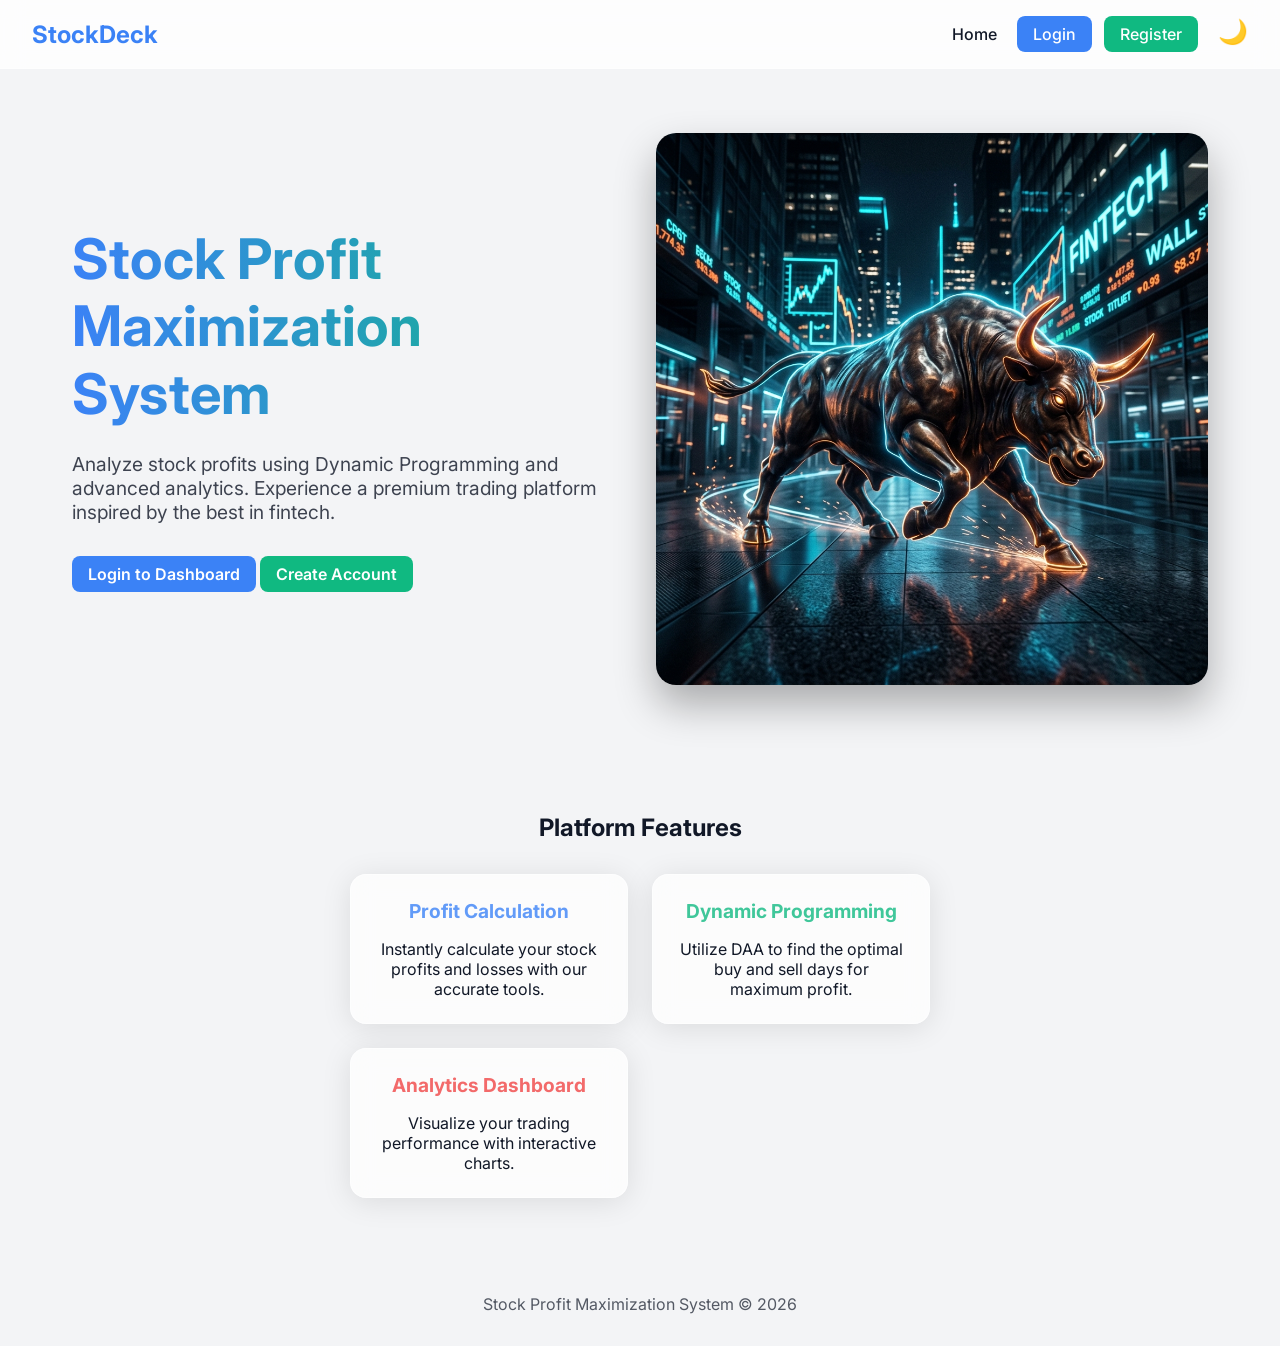
==== src/main/resources/static/index.html @ 5e8c015e "Initial commit: Stock Profit Maximization System" ====
<!DOCTYPE html>
<html lang="en" data-theme="dark">
<head>
    <meta charset="UTF-8">
    <meta name="viewport" content="width=device-width, initial-scale=1.0">
    <title>Stock Profit Maximization System</title>
    <link href="https://fonts.googleapis.com/css2?family=Inter:wght@400;500;600;700&display=swap" rel="stylesheet">
    <link rel="stylesheet" href="css/style.css">
</head>
<body>
    <nav>
        <a href="index.html" class="brand">StockDeck</a>
        <div class="links">
            <a href="index.html">Home</a>
            <a href="login.html" class="btn btn-primary" style="color: white; margin-left: 1rem;">Login</a>
            <a href="register.html" class="btn btn-success" style="color: white; margin-left: 0.5rem;">Register</a>
            <button id="theme-toggle" class="theme-toggle">☀️</button>
        </div>
    </nav>

    <main class="hero">
        <div class="hero-content">
            <h1>Stock Profit Maximization System</h1>
            <p>Analyze stock profits using Dynamic Programming and advanced analytics. Experience a premium trading platform inspired by the best in fintech.</p>
            <div>
                <a href="login.html" class="btn btn-primary">Login to Dashboard</a>
                <a href="register.html" class="btn btn-success">Create Account</a>
            </div>
        </div>
        <div class="hero-image">
            <!-- Premium Wall Street Bull Image -->
            <img src="img/bull.png" alt="Wall Street Charging Bull" />
        </div>
    </main>

    <!-- Features Section -->
    <section style="padding: 4rem 2rem; max-width: 1200px; margin: 0 auto;">
        <h2 style="text-align: center; margin-bottom: 2rem;">Platform Features</h2>
        <div class="stats-grid">
            <div class="glass-panel stat-card">
                <h3 style="font-size: 1.2rem; margin-bottom: 1rem; color: var(--primary-color);">Profit Calculation</h3>
                <p>Instantly calculate your stock profits and losses with our accurate tools.</p>
            </div>
            <div class="glass-panel stat-card">
                <h3 style="font-size: 1.2rem; margin-bottom: 1rem; color: var(--accent-color);">Dynamic Programming</h3>
                <p>Utilize DAA to find the optimal buy and sell days for maximum profit.</p>
            </div>
            <div class="glass-panel stat-card">
                <h3 style="font-size: 1.2rem; margin-bottom: 1rem; color: var(--danger-color);">Analytics Dashboard</h3>
                <p>Visualize your trading performance with interactive charts.</p>
            </div>
        </div>
    </section>

    <footer style="text-align: center; padding: 2rem; opacity: 0.7;">
        Stock Profit Maximization System &copy; 2026
    </footer>

    <script src="js/theme.js"></script>
    <script>
        // Redirect to dashboard if already logged in
        if (localStorage.getItem('userId')) {
            window.location.href = 'dashboard.html';
        }
    </script>
</body>
</html>
---- src/main/resources/static/css/style.css ----
:root {
    --bg-color: #f3f4f6;
    --text-color: #111827;
    --card-bg: rgba(255, 255, 255, 0.7);
    --card-border: rgba(255, 255, 255, 0.5);
    --primary-color: #3b82f6;
    --primary-hover: #2563eb;
    --accent-color: #10b981;
    --danger-color: #ef4444;
    --nav-bg: rgba(255, 255, 255, 0.8);
    --input-bg: rgba(255, 255, 255, 0.9);
}

[data-theme="dark"] {
    --bg-color: #0f172a;
    --text-color: #f8fafc;
    --card-bg: rgba(30, 41, 59, 0.7);
    --card-border: rgba(255, 255, 255, 0.1);
    --primary-color: #3b82f6;
    --primary-hover: #60a5fa;
    --accent-color: #10b981;
    --danger-color: #ef4444;
    --nav-bg: rgba(15, 23, 42, 0.8);
    --input-bg: rgba(30, 41, 59, 0.9);
}

* {
    margin: 0;
    padding: 0;
    box-sizing: border-box;
    font-family: 'Inter', -apple-system, BlinkMacSystemFont, "Segoe UI", Roboto, "Helvetica Neue", Arial, sans-serif;
    transition: background-color 0.3s ease, color 0.3s ease;
}

body {
    background-color: var(--bg-color);
    color: var(--text-color);
    min-height: 100vh;
    display: flex;
    flex-direction: column;
}

/* Glassmorphism Utilities */
.glass-panel {
    background: var(--card-bg);
    backdrop-filter: blur(12px);
    -webkit-backdrop-filter: blur(12px);
    border: 1px solid var(--card-border);
    border-radius: 16px;
    box-shadow: 0 4px 30px rgba(0, 0, 0, 0.1);
}

/* Navigation */
nav {
    display: flex;
    justify-content: space-between;
    align-items: center;
    padding: 1rem 2rem;
    position: sticky;
    top: 0;
    z-index: 50;
    background: var(--nav-bg);
    backdrop-filter: blur(12px);
    border-bottom: 1px solid var(--card-border);
}

nav .brand {
    font-size: 1.5rem;
    font-weight: 700;
    color: var(--primary-color);
    text-decoration: none;
}

nav .links a {
    color: var(--text-color);
    text-decoration: none;
    margin-left: 1.5rem;
    font-weight: 500;
}

nav .links a:hover {
    color: var(--primary-color);
}

/* Buttons */
.btn {
    padding: 0.5rem 1rem;
    border-radius: 8px;
    border: none;
    cursor: pointer;
    font-weight: 600;
    text-decoration: none;
    display: inline-block;
    transition: all 0.2s ease;
}

.btn-primary {
    background-color: var(--primary-color);
    color: white;
}

.btn-primary:hover {
    background-color: var(--primary-hover);
    transform: translateY(-2px);
}

.btn-success {
    background-color: var(--accent-color);
    color: white;
}

.btn-danger {
    background-color: var(--danger-color);
    color: white;
}

/* Hero Section */
.hero {
    display: flex;
    align-items: center;
    justify-content: space-between;
    padding: 4rem 2rem;
    max-width: 1200px;
    margin: 0 auto;
    gap: 2rem;
}

.hero-content {
    flex: 1;
}

.hero-content h1 {
    font-size: 3.5rem;
    line-height: 1.2;
    margin-bottom: 1.5rem;
    background: linear-gradient(to right, var(--primary-color), var(--accent-color));
    -webkit-background-clip: text;
    -webkit-text-fill-color: transparent;
}

.hero-content p {
    font-size: 1.2rem;
    opacity: 0.8;
    margin-bottom: 2rem;
}

.hero-image {
    flex: 1;
    display: flex;
    justify-content: center;
}

.hero-image img {
    max-width: 100%;
    border-radius: 20px;
    box-shadow: 0 20px 40px rgba(0,0,0,0.3);
    transition: transform 0.5s ease;
}

.hero-image img:hover {
    transform: scale(1.05) translateY(-10px);
}

/* Forms */
.form-container {
    max-width: 400px;
    margin: 4rem auto;
    padding: 2rem;
}

.form-group {
    margin-bottom: 1.5rem;
}

.form-group label {
    display: block;
    margin-bottom: 0.5rem;
    font-weight: 500;
}

.form-group input {
    width: 100%;
    padding: 0.75rem;
    border-radius: 8px;
    border: 1px solid var(--card-border);
    background: var(--input-bg);
    color: var(--text-color);
    font-size: 1rem;
}

/* Dashboard */
.dashboard {
    padding: 2rem;
    max-width: 1400px;
    margin: 0 auto;
    display: grid;
    grid-template-columns: 250px 1fr;
    gap: 2rem;
}

.sidebar {
    padding: 1.5rem;
    height: fit-content;
}

.sidebar ul {
    list-style: none;
}

.sidebar li {
    margin-bottom: 1rem;
}

.sidebar a {
    color: var(--text-color);
    text-decoration: none;
    font-weight: 500;
    display: block;
    padding: 0.5rem;
    border-radius: 8px;
}

.sidebar a:hover, .sidebar a.active {
    background: var(--primary-color);
    color: white;
}

.main-content {
    display: flex;
    flex-direction: column;
    gap: 2rem;
}

.stats-grid {
    display: grid;
    grid-template-columns: repeat(auto-fit, minmax(200px, 1fr));
    gap: 1.5rem;
}

.stat-card {
    padding: 1.5rem;
    text-align: center;
}

.stat-card h3 {
    font-size: 1rem;
    opacity: 0.8;
    margin-bottom: 0.5rem;
}

.stat-card .value {
    font-size: 2rem;
    font-weight: 700;
}

.charts-grid {
    display: grid;
    grid-template-columns: 1fr 2fr;
    gap: 1.5rem;
}

.chart-card {
    padding: 1.5rem;
    min-height: 300px;
}

/* Tables */
table {
    width: 100%;
    border-collapse: collapse;
}

th, td {
    padding: 1rem;
    text-align: left;
    border-bottom: 1px solid var(--card-border);
}

th {
    font-weight: 600;
    opacity: 0.8;
}

/* Theme Toggle */
.theme-toggle {
    background: none;
    border: none;
    color: var(--text-color);
    cursor: pointer;
    font-size: 1.5rem;
    margin-left: 1rem;
}

/* Alert */
.alert {
    padding: 1rem;
    border-radius: 8px;
    margin-bottom: 1rem;
    display: none;
}
.alert.success { background: rgba(16, 185, 129, 0.2); color: var(--accent-color); border: 1px solid var(--accent-color); display: block; }
.alert.error { background: rgba(239, 68, 68, 0.2); color: var(--danger-color); border: 1px solid var(--danger-color); display: block; }
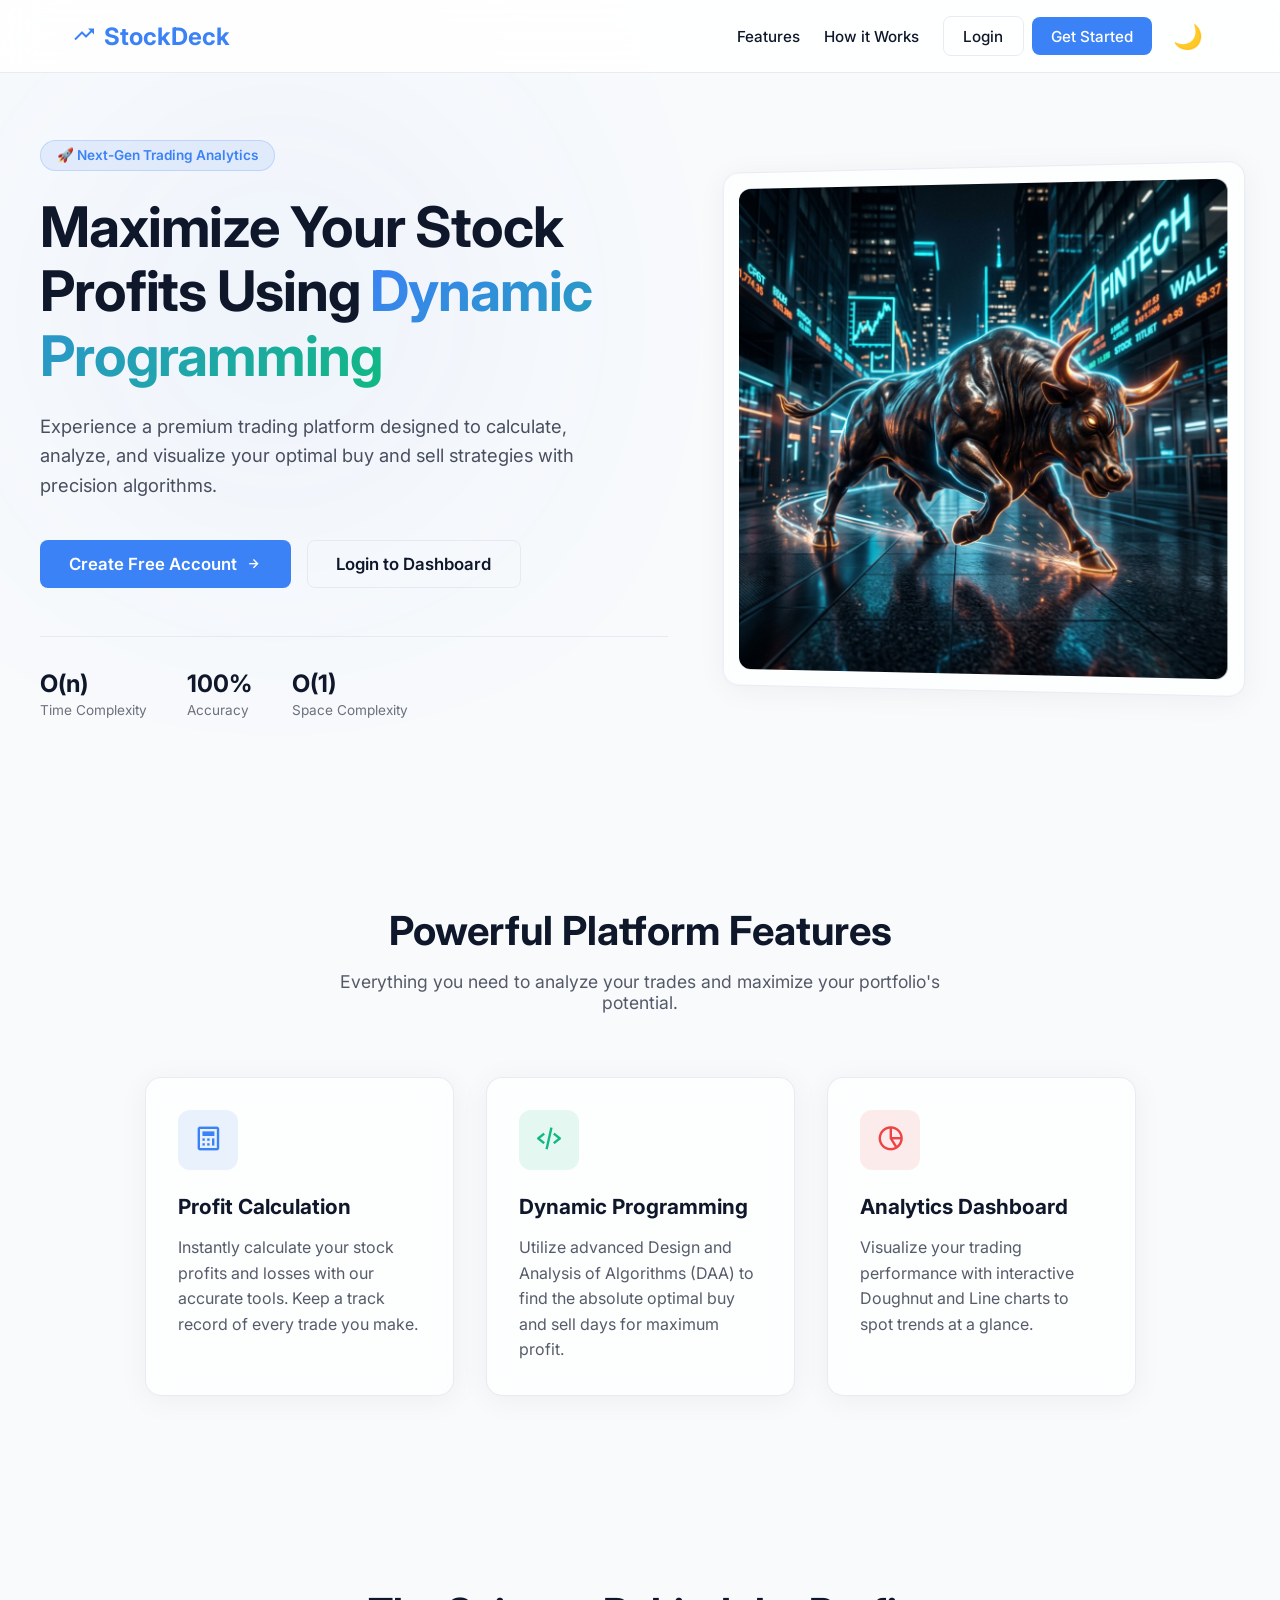
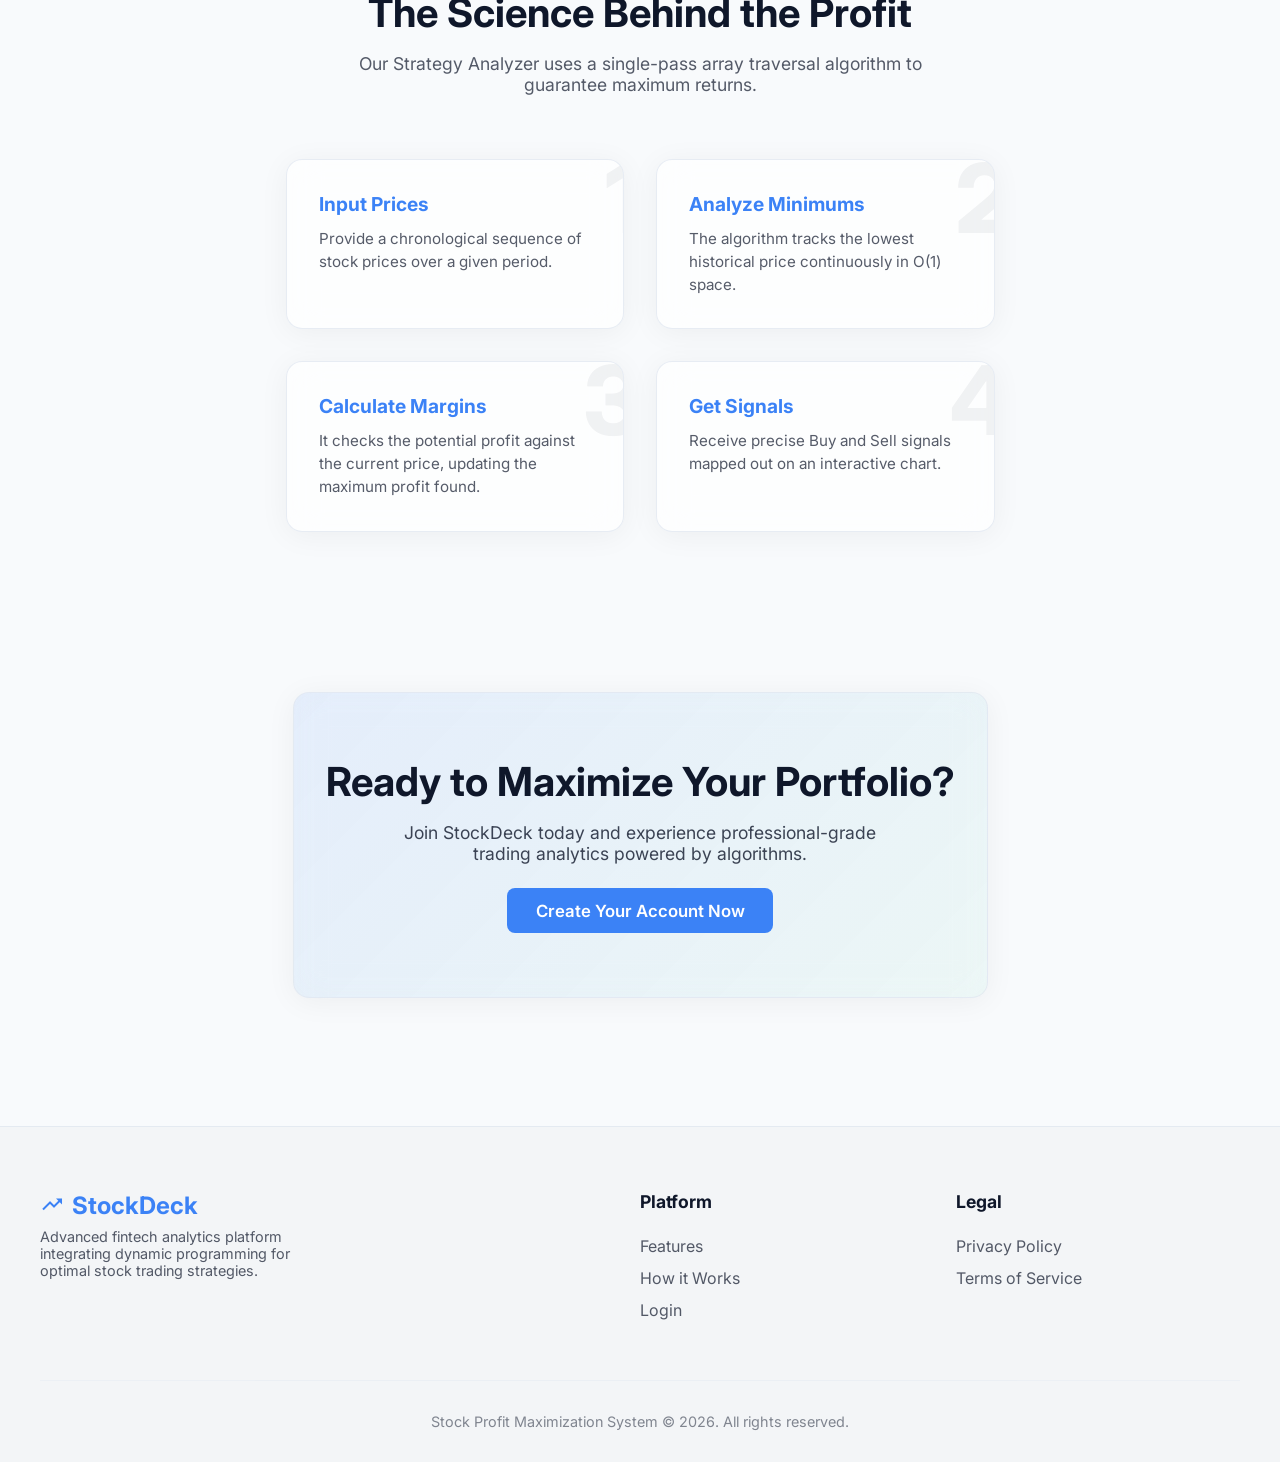
==== commit 9a284259: "Professional UI redesign" ====
--- a/src/main/resources/static/index.html
+++ b/src/main/resources/static/index.html
@@ -4,56 +4,160 @@
     <meta charset="UTF-8">
     <meta name="viewport" content="width=device-width, initial-scale=1.0">
     <title>Stock Profit Maximization System</title>
-    <link href="https://fonts.googleapis.com/css2?family=Inter:wght@400;500;600;700&display=swap" rel="stylesheet">
+    <link href="https://fonts.googleapis.com/css2?family=Inter:wght@300;400;500;600;700;800&display=swap" rel="stylesheet">
     <link rel="stylesheet" href="css/style.css">
+    <!-- Boxicons for modern icons -->
+    <link href='https://unpkg.com/boxicons@2.1.4/css/boxicons.min.css' rel='stylesheet'>
 </head>
 <body>
-    <nav>
-        <a href="index.html" class="brand">StockDeck</a>
-        <div class="links">
-            <a href="index.html">Home</a>
-            <a href="login.html" class="btn btn-primary" style="color: white; margin-left: 1rem;">Login</a>
-            <a href="register.html" class="btn btn-success" style="color: white; margin-left: 0.5rem;">Register</a>
-            <button id="theme-toggle" class="theme-toggle">☀️</button>
+    <nav class="glass-nav">
+        <div class="nav-container">
+            <a href="index.html" class="brand">
+                <i class='bx bx-trending-up'></i> StockDeck
+            </a>
+            <div class="links">
+                <a href="#features">Features</a>
+                <a href="#how-it-works">How it Works</a>
+                <a href="login.html" class="btn btn-outline" style="margin-left: 1.5rem;">Login</a>
+                <a href="register.html" class="btn btn-primary" style="margin-left: 0.5rem;">Get Started</a>
+                <button id="theme-toggle" class="theme-toggle">☀️</button>
+            </div>
         </div>
     </nav>
 
-    <main class="hero">
-        <div class="hero-content">
-            <h1>Stock Profit Maximization System</h1>
-            <p>Analyze stock profits using Dynamic Programming and advanced analytics. Experience a premium trading platform inspired by the best in fintech.</p>
-            <div>
-                <a href="login.html" class="btn btn-primary">Login to Dashboard</a>
-                <a href="register.html" class="btn btn-success">Create Account</a>
+    <!-- Hero Section -->
+    <main class="hero-section">
+        <div class="hero-bg-glow"></div>
+        <div class="hero-container">
+            <div class="hero-content">
+                <div class="badge">🚀 Next-Gen Trading Analytics</div>
+                <h1>Maximize Your Stock Profits Using <span class="text-gradient">Dynamic Programming</span></h1>
+                <p>Experience a premium trading platform designed to calculate, analyze, and visualize your optimal buy and sell strategies with precision algorithms.</p>
+                <div class="hero-actions">
+                    <a href="register.html" class="btn btn-primary btn-lg">Create Free Account <i class='bx bx-right-arrow-alt'></i></a>
+                    <a href="login.html" class="btn btn-outline btn-lg">Login to Dashboard</a>
+                </div>
+                
+                <div class="hero-stats">
+                    <div class="stat-item">
+                        <span class="stat-num">O(n)</span>
+                        <span class="stat-label">Time Complexity</span>
+                    </div>
+                    <div class="stat-item">
+                        <span class="stat-num">100%</span>
+                        <span class="stat-label">Accuracy</span>
+                    </div>
+                    <div class="stat-item">
+                        <span class="stat-num">O(1)</span>
+                        <span class="stat-label">Space Complexity</span>
+                    </div>
+                </div>
             </div>
-        </div>
-        <div class="hero-image">
-            <!-- Premium Wall Street Bull Image -->
-            <img src="img/bull.png" alt="Wall Street Charging Bull" />
+            <div class="hero-image-wrapper">
+                <div class="glass-panel image-panel">
+                    <img src="img/bull.png" alt="Wall Street Charging Bull" />
+                </div>
+            </div>
         </div>
     </main>
 
     <!-- Features Section -->
-    <section style="padding: 4rem 2rem; max-width: 1200px; margin: 0 auto;">
-        <h2 style="text-align: center; margin-bottom: 2rem;">Platform Features</h2>
-        <div class="stats-grid">
-            <div class="glass-panel stat-card">
-                <h3 style="font-size: 1.2rem; margin-bottom: 1rem; color: var(--primary-color);">Profit Calculation</h3>
-                <p>Instantly calculate your stock profits and losses with our accurate tools.</p>
+    <section id="features" class="features-section">
+        <div class="section-header">
+            <h2>Powerful Platform Features</h2>
+            <p>Everything you need to analyze your trades and maximize your portfolio's potential.</p>
+        </div>
+        
+        <div class="features-grid">
+            <div class="glass-panel feature-card">
+                <div class="feature-icon" style="background: rgba(59, 130, 246, 0.1); color: var(--primary-color);">
+                    <i class='bx bx-calculator'></i>
+                </div>
+                <h3>Profit Calculation</h3>
+                <p>Instantly calculate your stock profits and losses with our accurate tools. Keep a track record of every trade you make.</p>
             </div>
-            <div class="glass-panel stat-card">
-                <h3 style="font-size: 1.2rem; margin-bottom: 1rem; color: var(--accent-color);">Dynamic Programming</h3>
-                <p>Utilize DAA to find the optimal buy and sell days for maximum profit.</p>
+            
+            <div class="glass-panel feature-card">
+                <div class="feature-icon" style="background: rgba(16, 185, 129, 0.1); color: var(--accent-color);">
+                    <i class='bx bx-code-alt'></i>
+                </div>
+                <h3>Dynamic Programming</h3>
+                <p>Utilize advanced Design and Analysis of Algorithms (DAA) to find the absolute optimal buy and sell days for maximum profit.</p>
             </div>
-            <div class="glass-panel stat-card">
-                <h3 style="font-size: 1.2rem; margin-bottom: 1rem; color: var(--danger-color);">Analytics Dashboard</h3>
-                <p>Visualize your trading performance with interactive charts.</p>
+            
+            <div class="glass-panel feature-card">
+                <div class="feature-icon" style="background: rgba(239, 68, 68, 0.1); color: var(--danger-color);">
+                    <i class='bx bx-pie-chart-alt-2'></i>
+                </div>
+                <h3>Analytics Dashboard</h3>
+                <p>Visualize your trading performance with interactive Doughnut and Line charts to spot trends at a glance.</p>
             </div>
         </div>
     </section>
 
-    <footer style="text-align: center; padding: 2rem; opacity: 0.7;">
-        Stock Profit Maximization System &copy; 2026
+    <!-- How it Works Section -->
+    <section id="how-it-works" class="how-it-works-section">
+        <div class="section-header">
+            <h2>The Science Behind the Profit</h2>
+            <p>Our Strategy Analyzer uses a single-pass array traversal algorithm to guarantee maximum returns.</p>
+        </div>
+        
+        <div class="steps-container">
+            <div class="glass-panel step-card">
+                <div class="step-number">1</div>
+                <h4>Input Prices</h4>
+                <p>Provide a chronological sequence of stock prices over a given period.</p>
+            </div>
+            <div class="glass-panel step-card">
+                <div class="step-number">2</div>
+                <h4>Analyze Minimums</h4>
+                <p>The algorithm tracks the lowest historical price continuously in O(1) space.</p>
+            </div>
+            <div class="glass-panel step-card">
+                <div class="step-number">3</div>
+                <h4>Calculate Margins</h4>
+                <p>It checks the potential profit against the current price, updating the maximum profit found.</p>
+            </div>
+            <div class="glass-panel step-card">
+                <div class="step-number">4</div>
+                <h4>Get Signals</h4>
+                <p>Receive precise Buy and Sell signals mapped out on an interactive chart.</p>
+            </div>
+        </div>
+    </section>
+
+    <!-- CTA Section -->
+    <section class="cta-section">
+        <div class="glass-panel cta-panel">
+            <h2>Ready to Maximize Your Portfolio?</h2>
+            <p>Join StockDeck today and experience professional-grade trading analytics powered by algorithms.</p>
+            <a href="register.html" class="btn btn-primary btn-lg" style="margin-top: 1.5rem;">Create Your Account Now</a>
+        </div>
+    </section>
+
+    <footer>
+        <div class="footer-content">
+            <div class="footer-brand">
+                <div class="brand"><i class='bx bx-trending-up'></i> StockDeck</div>
+                <p style="opacity: 0.7; font-size: 0.9rem; margin-top: 0.5rem; max-width: 300px;">
+                    Advanced fintech analytics platform integrating dynamic programming for optimal stock trading strategies.
+                </p>
+            </div>
+            <div class="footer-links">
+                <h4>Platform</h4>
+                <a href="#features">Features</a>
+                <a href="#how-it-works">How it Works</a>
+                <a href="login.html">Login</a>
+            </div>
+            <div class="footer-links">
+                <h4>Legal</h4>
+                <a href="#">Privacy Policy</a>
+                <a href="#">Terms of Service</a>
+            </div>
+        </div>
+        <div class="footer-bottom">
+            Stock Profit Maximization System &copy; 2026. All rights reserved.
+        </div>
     </footer>
 
     <script src="js/theme.js"></script>
--- a/src/main/resources/static/css/style.css
+++ b/src/main/resources/static/css/style.css
@@ -1,26 +1,26 @@
 :root {
-    --bg-color: #f3f4f6;
-    --text-color: #111827;
+    --bg-color: #f8fafc;
+    --text-color: #0f172a;
     --card-bg: rgba(255, 255, 255, 0.7);
-    --card-border: rgba(255, 255, 255, 0.5);
+    --card-border: rgba(226, 232, 240, 0.8);
     --primary-color: #3b82f6;
     --primary-hover: #2563eb;
     --accent-color: #10b981;
     --danger-color: #ef4444;
-    --nav-bg: rgba(255, 255, 255, 0.8);
+    --nav-bg: rgba(255, 255, 255, 0.85);
     --input-bg: rgba(255, 255, 255, 0.9);
 }
 
 [data-theme="dark"] {
     --bg-color: #0f172a;
     --text-color: #f8fafc;
-    --card-bg: rgba(30, 41, 59, 0.7);
+    --card-bg: rgba(30, 41, 59, 0.6);
     --card-border: rgba(255, 255, 255, 0.1);
     --primary-color: #3b82f6;
     --primary-hover: #60a5fa;
     --accent-color: #10b981;
     --danger-color: #ef4444;
-    --nav-bg: rgba(15, 23, 42, 0.8);
+    --nav-bg: rgba(15, 23, 42, 0.85);
     --input-bg: rgba(30, 41, 59, 0.9);
 }
 
@@ -29,7 +29,7 @@
     padding: 0;
     box-sizing: border-box;
     font-family: 'Inter', -apple-system, BlinkMacSystemFont, "Segoe UI", Roboto, "Helvetica Neue", Arial, sans-serif;
-    transition: background-color 0.3s ease, color 0.3s ease;
+    transition: background-color 0.3s ease, color 0.3s ease, border-color 0.3s ease;
 }
 
 body {
@@ -38,134 +38,405 @@
     min-height: 100vh;
     display: flex;
     flex-direction: column;
+    overflow-x: hidden;
 }
 
 /* Glassmorphism Utilities */
 .glass-panel {
     background: var(--card-bg);
-    backdrop-filter: blur(12px);
-    -webkit-backdrop-filter: blur(12px);
+    backdrop-filter: blur(16px);
+    -webkit-backdrop-filter: blur(16px);
     border: 1px solid var(--card-border);
     border-radius: 16px;
-    box-shadow: 0 4px 30px rgba(0, 0, 0, 0.1);
+    box-shadow: 0 4px 30px rgba(0, 0, 0, 0.05);
+}
+
+/* Typography Enhancements */
+.text-gradient {
+    background: linear-gradient(135deg, var(--primary-color), var(--accent-color));
+    -webkit-background-clip: text;
+    -webkit-text-fill-color: transparent;
 }
 
 /* Navigation */
-nav {
+.glass-nav {
+    position: fixed;
+    width: 100%;
+    top: 0;
+    z-index: 100;
+    background: var(--nav-bg);
+    backdrop-filter: blur(16px);
+    -webkit-backdrop-filter: blur(16px);
+    border-bottom: 1px solid var(--card-border);
+}
+
+.nav-container {
+    max-width: 1200px;
+    margin: 0 auto;
+    padding: 1rem 2rem;
     display: flex;
     justify-content: space-between;
     align-items: center;
-    padding: 1rem 2rem;
-    position: sticky;
-    top: 0;
-    z-index: 50;
-    background: var(--nav-bg);
-    backdrop-filter: blur(12px);
-    border-bottom: 1px solid var(--card-border);
-}
-
-nav .brand {
+}
+
+.brand {
     font-size: 1.5rem;
     font-weight: 700;
     color: var(--primary-color);
     text-decoration: none;
-}
-
-nav .links a {
+    display: flex;
+    align-items: center;
+    gap: 0.5rem;
+}
+
+.links {
+    display: flex;
+    align-items: center;
+}
+
+.links a {
     color: var(--text-color);
     text-decoration: none;
     margin-left: 1.5rem;
     font-weight: 500;
-}
-
-nav .links a:hover {
+    font-size: 0.95rem;
+    transition: color 0.2s ease;
+}
+
+.links a:hover:not(.btn) {
     color: var(--primary-color);
 }
 
 /* Buttons */
 .btn {
-    padding: 0.5rem 1rem;
+    padding: 0.6rem 1.2rem;
     border-radius: 8px;
     border: none;
     cursor: pointer;
     font-weight: 600;
     text-decoration: none;
-    display: inline-block;
+    display: inline-flex;
+    align-items: center;
+    justify-content: center;
+    gap: 0.5rem;
     transition: all 0.2s ease;
+}
+
+.btn-lg {
+    padding: 0.8rem 1.8rem;
+    font-size: 1.05rem;
 }
 
 .btn-primary {
     background-color: var(--primary-color);
-    color: white;
+    color: white !important;
 }
 
 .btn-primary:hover {
     background-color: var(--primary-hover);
     transform: translateY(-2px);
-}
-
-.btn-success {
-    background-color: var(--accent-color);
-    color: white;
-}
-
-.btn-danger {
-    background-color: var(--danger-color);
-    color: white;
-}
+    box-shadow: 0 10px 20px -10px var(--primary-hover);
+}
+
+.btn-outline {
+    background-color: transparent;
+    color: var(--text-color) !important;
+    border: 1px solid var(--card-border);
+}
+
+.btn-outline:hover {
+    border-color: var(--primary-color);
+    color: var(--primary-color) !important;
+}
+
+.btn-success { background-color: var(--accent-color); color: white; }
+.btn-danger { background-color: var(--danger-color); color: white; }
 
 /* Hero Section */
-.hero {
-    display: flex;
-    align-items: center;
-    justify-content: space-between;
-    padding: 4rem 2rem;
+.hero-section {
+    position: relative;
+    padding: 8rem 2rem 5rem;
+    min-height: 90vh;
+    display: flex;
+    align-items: center;
+}
+
+.hero-bg-glow {
+    position: absolute;
+    top: 20%;
+    left: 10%;
+    width: 300px;
+    height: 300px;
+    background: var(--primary-color);
+    filter: blur(150px);
+    opacity: 0.15;
+    z-index: -1;
+    border-radius: 50%;
+}
+
+.hero-container {
     max-width: 1200px;
     margin: 0 auto;
-    gap: 2rem;
-}
-
-.hero-content {
-    flex: 1;
+    display: grid;
+    grid-template-columns: 1.2fr 1fr;
+    gap: 3rem;
+    align-items: center;
+}
+
+.hero-content .badge {
+    display: inline-block;
+    padding: 0.4rem 1rem;
+    background: rgba(59, 130, 246, 0.1);
+    color: var(--primary-color);
+    border-radius: 20px;
+    font-size: 0.85rem;
+    font-weight: 600;
+    margin-bottom: 1.5rem;
+    border: 1px solid rgba(59, 130, 246, 0.2);
 }
 
 .hero-content h1 {
     font-size: 3.5rem;
-    line-height: 1.2;
+    line-height: 1.15;
     margin-bottom: 1.5rem;
-    background: linear-gradient(to right, var(--primary-color), var(--accent-color));
-    -webkit-background-clip: text;
-    -webkit-text-fill-color: transparent;
+    letter-spacing: -0.02em;
 }
 
 .hero-content p {
+    font-size: 1.15rem;
+    opacity: 0.75;
+    margin-bottom: 2.5rem;
+    line-height: 1.6;
+    max-width: 90%;
+}
+
+.hero-actions {
+    display: flex;
+    gap: 1rem;
+    margin-bottom: 3rem;
+}
+
+.hero-stats {
+    display: flex;
+    gap: 2.5rem;
+    border-top: 1px solid var(--card-border);
+    padding-top: 2rem;
+}
+
+.stat-item {
+    display: flex;
+    flex-direction: column;
+}
+
+.stat-num {
+    font-size: 1.5rem;
+    font-weight: 700;
+    color: var(--text-color);
+}
+
+.stat-label {
+    font-size: 0.85rem;
+    opacity: 0.6;
+    margin-top: 0.25rem;
+}
+
+.hero-image-wrapper {
+    position: relative;
+}
+
+.image-panel {
+    padding: 1rem;
+    transform: perspective(1000px) rotateY(-5deg);
+    transition: transform 0.5s ease;
+}
+
+.image-panel:hover {
+    transform: perspective(1000px) rotateY(0deg) scale(1.02);
+}
+
+.image-panel img {
+    width: 100%;
+    border-radius: 12px;
+    display: block;
+}
+
+/* Sections */
+.features-section, .how-it-works-section {
+    padding: 6rem 2rem;
+    max-width: 1200px;
+    margin: 0 auto;
+}
+
+.section-header {
+    text-align: center;
+    margin-bottom: 4rem;
+    max-width: 600px;
+    margin-left: auto;
+    margin-right: auto;
+}
+
+.section-header h2 {
+    font-size: 2.5rem;
+    margin-bottom: 1rem;
+}
+
+.section-header p {
+    font-size: 1.1rem;
+    opacity: 0.7;
+}
+
+/* Feature Grid */
+.features-grid {
+    display: grid;
+    grid-template-columns: repeat(auto-fit, minmax(300px, 1fr));
+    gap: 2rem;
+}
+
+.feature-card {
+    padding: 2rem;
+    transition: transform 0.3s ease;
+}
+
+.feature-card:hover {
+    transform: translateY(-5px);
+}
+
+.feature-icon {
+    width: 60px;
+    height: 60px;
+    border-radius: 12px;
+    display: flex;
+    align-items: center;
+    justify-content: center;
+    font-size: 1.8rem;
+    margin-bottom: 1.5rem;
+}
+
+.feature-card h3 {
+    font-size: 1.3rem;
+    margin-bottom: 1rem;
+}
+
+.feature-card p {
+    opacity: 0.7;
+    line-height: 1.6;
+}
+
+/* Steps Container */
+.steps-container {
+    display: grid;
+    grid-template-columns: repeat(auto-fit, minmax(250px, 1fr));
+    gap: 2rem;
+}
+
+.step-card {
+    padding: 2rem;
+    position: relative;
+    overflow: hidden;
+}
+
+.step-number {
+    position: absolute;
+    top: -20px;
+    right: -20px;
+    font-size: 6rem;
+    font-weight: 800;
+    opacity: 0.05;
+    color: var(--text-color);
+}
+
+.step-card h4 {
     font-size: 1.2rem;
+    margin-bottom: 0.75rem;
+    color: var(--primary-color);
+}
+
+.step-card p {
+    opacity: 0.7;
+    font-size: 0.95rem;
+    line-height: 1.5;
+}
+
+/* CTA Section */
+.cta-section {
+    padding: 4rem 2rem;
+    max-width: 1000px;
+    margin: 0 auto 4rem;
+}
+
+.cta-panel {
+    padding: 4rem 2rem;
+    text-align: center;
+    background: linear-gradient(135deg, rgba(59, 130, 246, 0.1), rgba(16, 185, 129, 0.05));
+}
+
+.cta-panel h2 {
+    font-size: 2.5rem;
+    margin-bottom: 1rem;
+}
+
+.cta-panel p {
+    font-size: 1.1rem;
     opacity: 0.8;
-    margin-bottom: 2rem;
-}
-
-.hero-image {
-    flex: 1;
-    display: flex;
-    justify-content: center;
-}
-
-.hero-image img {
-    max-width: 100%;
-    border-radius: 20px;
-    box-shadow: 0 20px 40px rgba(0,0,0,0.3);
-    transition: transform 0.5s ease;
-}
-
-.hero-image img:hover {
-    transform: scale(1.05) translateY(-10px);
+    max-width: 500px;
+    margin: 0 auto;
+}
+
+/* Footer */
+footer {
+    border-top: 1px solid var(--card-border);
+    padding: 4rem 2rem 2rem;
+    margin-top: auto;
+    background: rgba(0,0,0,0.02);
+}
+
+[data-theme="dark"] footer {
+    background: rgba(255,255,255,0.02);
+}
+
+.footer-content {
+    max-width: 1200px;
+    margin: 0 auto;
+    display: grid;
+    grid-template-columns: 2fr 1fr 1fr;
+    gap: 2rem;
+    margin-bottom: 3rem;
+}
+
+.footer-links h4 {
+    margin-bottom: 1.5rem;
+    font-size: 1.1rem;
+}
+
+.footer-links a {
+    display: block;
+    color: var(--text-color);
+    text-decoration: none;
+    opacity: 0.7;
+    margin-bottom: 0.75rem;
+    transition: opacity 0.2s ease;
+}
+
+.footer-links a:hover {
+    opacity: 1;
+    color: var(--primary-color);
+}
+
+.footer-bottom {
+    max-width: 1200px;
+    margin: 0 auto;
+    text-align: center;
+    padding-top: 2rem;
+    border-top: 1px solid var(--card-border);
+    opacity: 0.5;
+    font-size: 0.9rem;
 }
 
 /* Forms */
 .form-container {
-    max-width: 400px;
-    margin: 4rem auto;
-    padding: 2rem;
+    max-width: 450px;
+    margin: 8rem auto 4rem;
+    padding: 2.5rem;
 }
 
 .form-group {
@@ -176,31 +447,40 @@
     display: block;
     margin-bottom: 0.5rem;
     font-weight: 500;
+    font-size: 0.95rem;
 }
 
 .form-group input {
     width: 100%;
-    padding: 0.75rem;
+    padding: 0.85rem;
     border-radius: 8px;
     border: 1px solid var(--card-border);
     background: var(--input-bg);
     color: var(--text-color);
     font-size: 1rem;
+    outline: none;
+    transition: border-color 0.2s;
+}
+
+.form-group input:focus {
+    border-color: var(--primary-color);
 }
 
 /* Dashboard */
 .dashboard {
-    padding: 2rem;
+    padding: 6rem 2rem 2rem;
     max-width: 1400px;
     margin: 0 auto;
     display: grid;
-    grid-template-columns: 250px 1fr;
+    grid-template-columns: 260px 1fr;
     gap: 2rem;
 }
 
 .sidebar {
     padding: 1.5rem;
-    height: fit-content;
+    height: calc(100vh - 8rem);
+    position: sticky;
+    top: 6rem;
 }
 
 .sidebar ul {
@@ -208,21 +488,24 @@
 }
 
 .sidebar li {
-    margin-bottom: 1rem;
+    margin-bottom: 0.5rem;
 }
 
 .sidebar a {
     color: var(--text-color);
     text-decoration: none;
     font-weight: 500;
-    display: block;
-    padding: 0.5rem;
+    display: flex;
+    align-items: center;
+    gap: 0.75rem;
+    padding: 0.75rem 1rem;
     border-radius: 8px;
+    transition: all 0.2s ease;
 }
 
 .sidebar a:hover, .sidebar a.active {
-    background: var(--primary-color);
-    color: white;
+    background: rgba(59, 130, 246, 0.1);
+    color: var(--primary-color);
 }
 
 .main-content {
@@ -233,7 +516,7 @@
 
 .stats-grid {
     display: grid;
-    grid-template-columns: repeat(auto-fit, minmax(200px, 1fr));
+    grid-template-columns: repeat(auto-fit, minmax(220px, 1fr));
     gap: 1.5rem;
 }
 
@@ -243,14 +526,16 @@
 }
 
 .stat-card h3 {
-    font-size: 1rem;
-    opacity: 0.8;
-    margin-bottom: 0.5rem;
+    font-size: 0.95rem;
+    opacity: 0.7;
+    margin-bottom: 0.75rem;
+    font-weight: 600;
 }
 
 .stat-card .value {
-    font-size: 2rem;
+    font-size: 2.2rem;
     font-weight: 700;
+    letter-spacing: -0.03em;
 }
 
 .charts-grid {
@@ -261,7 +546,7 @@
 
 .chart-card {
     padding: 1.5rem;
-    min-height: 300px;
+    min-height: 350px;
 }
 
 /* Tables */
@@ -278,7 +563,10 @@
 
 th {
     font-weight: 600;
-    opacity: 0.8;
+    opacity: 0.7;
+    text-transform: uppercase;
+    font-size: 0.8rem;
+    letter-spacing: 0.05em;
 }
 
 /* Theme Toggle */
@@ -289,14 +577,66 @@
     cursor: pointer;
     font-size: 1.5rem;
     margin-left: 1rem;
+    display: flex;
+    align-items: center;
+    justify-content: center;
+    width: 40px;
+    height: 40px;
+    border-radius: 50%;
+    transition: background-color 0.2s;
+}
+
+.theme-toggle:hover {
+    background: rgba(128, 128, 128, 0.1);
 }
 
 /* Alert */
 .alert {
     padding: 1rem;
     border-radius: 8px;
-    margin-bottom: 1rem;
+    margin-bottom: 1.5rem;
     display: none;
-}
-.alert.success { background: rgba(16, 185, 129, 0.2); color: var(--accent-color); border: 1px solid var(--accent-color); display: block; }
-.alert.error { background: rgba(239, 68, 68, 0.2); color: var(--danger-color); border: 1px solid var(--danger-color); display: block; }
+    font-size: 0.95rem;
+    font-weight: 500;
+}
+.alert.success { background: rgba(16, 185, 129, 0.1); color: var(--accent-color); border: 1px solid rgba(16, 185, 129, 0.2); display: block; }
+.alert.error { background: rgba(239, 68, 68, 0.1); color: var(--danger-color); border: 1px solid rgba(239, 68, 68, 0.2); display: block; }
+
+/* Responsive tweaks */
+@media (max-width: 900px) {
+    .hero-container {
+        grid-template-columns: 1fr;
+        text-align: center;
+    }
+    
+    .hero-actions {
+        justify-content: center;
+    }
+    
+    .hero-stats {
+        justify-content: center;
+    }
+    
+    .dashboard {
+        grid-template-columns: 1fr;
+    }
+    
+    .sidebar {
+        height: auto;
+        position: static;
+    }
+    
+    .charts-grid {
+        grid-template-columns: 1fr;
+    }
+}
+
+@media (max-width: 600px) {
+    .hero-content h1 {
+        font-size: 2.5rem;
+    }
+    
+    .nav-container .links a:not(.btn) {
+        display: none;
+    }
+}
